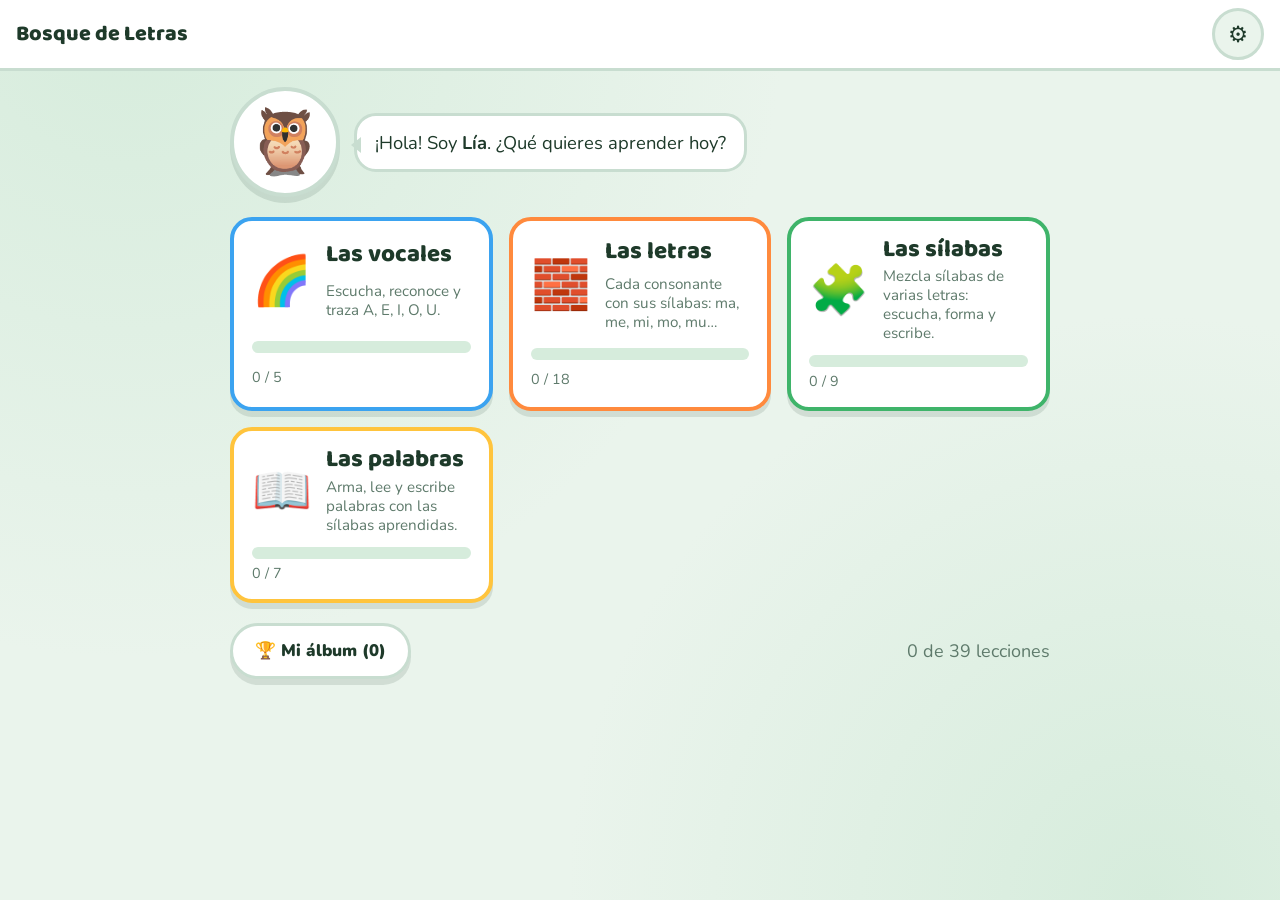
==== index.html @ 1db41de5 "Bosque de Letras: juego web para aprender a leer y escribir Web-app sin dependencias para una niña d" ====
<!DOCTYPE html>
<html lang="es">
<head>
<meta charset="utf-8">
<meta name="viewport" content="width=device-width, initial-scale=1, viewport-fit=cover, maximum-scale=1, user-scalable=no">
<title>Bosque de Letras</title>
<meta name="description" content="Juego para aprender a leer y escribir en español: vocales, consonantes, sílabas y palabras, con voz y trazado con el dedo.">
<meta name="theme-color" content="#3BA3F0">
<meta name="apple-mobile-web-app-capable" content="yes">
<meta name="apple-mobile-web-app-status-bar-style" content="default">
<meta name="apple-mobile-web-app-title" content="Bosque de Letras">
<link rel="manifest" href="manifest.webmanifest">
<link rel="icon" href="data:image/svg+xml,%3Csvg xmlns='http://www.w3.org/2000/svg' viewBox='0 0 64 64'%3E%3Crect width='64' height='64' rx='14' fill='%233BA3F0'/%3E%3Ctext x='32' y='46' font-size='40' text-anchor='middle' font-family='Arial' font-weight='bold' fill='white'%3EA%3C/text%3E%3C/svg%3E">
<link rel="apple-touch-icon" href="icon.svg">
<link rel="preconnect" href="https://fonts.googleapis.com">
<link rel="preconnect" href="https://fonts.gstatic.com" crossorigin>
<link rel="stylesheet" href="https://fonts.googleapis.com/css2?family=Baloo+2:wght@600;800&family=Nunito:wght@500;700;900&family=Andika:wght@400;700&display=swap">
<!-- build:css -->
<link rel="stylesheet" href="css/style.css">
<!-- endbuild -->
</head>
<body>
<div id="app">
  <header class="topbar">
    <button id="btn-back" class="icon-btn" aria-label="Volver" hidden>←</button>
    <div id="top-title" class="top-title">Bosque de Letras</div>
    <div id="dots" class="dots" aria-hidden="true"></div>
    <button id="btn-settings" class="icon-btn" aria-label="Ajustes para madres y padres">⚙️</button>
  </header>
  <main id="screen" class="screen"></main>
</div>
<canvas id="confetti" aria-hidden="true"></canvas>
<div id="modal" class="modal" hidden></div>
<!-- build:js -->
<script src="js/data.js"></script>
<script src="js/store.js"></script>
<script src="js/audio.js"></script>
<script src="js/tracing.js"></script>
<script src="js/confetti.js"></script>
<script src="js/activities.js"></script>
<script src="js/app.js"></script>
<!-- endbuild -->
</body>
</html>
---- css/style.css ----
/* Bosque de Letras — hoja de estilo.
   Disposición: app de una sola pantalla (barra superior + escenario); todo se maneja tocando,
   con objetivos de al menos 64px para manos de cinco años. */
:root {
  --bg: #EAF4EC; --bg2: #D6ECDC; --surface: #FFFFFF; --fg: #1E3A2A; --muted: #5E7A6B;
  --accent: #FF8A3D; --accent-fg: #FFFFFF; --sky: #3BA3F0; --good: #3FB46A; --bad: #E65A5F; --star: #FFC43D;
  --guide: #CFE1D5; --ink: #2E7BD6; --line: #BFD6C7; --border: #C8DDD0;
  --shadow: 0 6px 0 rgba(30, 58, 42, 0.12);
  --radius: 22px;
  --font-ui: 'Nunito', system-ui, -apple-system, 'Segoe UI', sans-serif;
  --font-display: 'Baloo 2', 'Nunito', system-ui, sans-serif;
  --font-letters: 'Andika', 'Nunito', Arial, sans-serif;
}
@media (prefers-color-scheme: dark) {
  :root:not([data-theme="light"]) {
    --bg: #0F2219; --bg2: #16302A; --surface: #1C3A2C; --fg: #EEF7F0; --muted: #A5C2B1;
    --accent: #FFA157; --accent-fg: #1A1208; --sky: #5CB6F5; --good: #55C77D; --bad: #F2727A; --star: #FFD05A;
    --guide: #3C5F4C; --ink: #8CC8FF; --line: #2F5341; --border: #2F5341;
    --shadow: 0 6px 0 rgba(0, 0, 0, 0.35);
    color-scheme: dark;
  }
}
:root[data-theme="dark"] {
  --bg: #0F2219; --bg2: #16302A; --surface: #1C3A2C; --fg: #EEF7F0; --muted: #A5C2B1;
  --accent: #FFA157; --accent-fg: #1A1208; --sky: #5CB6F5; --good: #55C77D; --bad: #F2727A; --star: #FFD05A;
  --guide: #3C5F4C; --ink: #8CC8FF; --line: #2F5341; --border: #2F5341;
  --shadow: 0 6px 0 rgba(0, 0, 0, 0.35);
  color-scheme: dark;
}

* { box-sizing: border-box; }
[hidden] { display: none !important; }
html, body { height: 100%; }
body {
  margin: 0; background: var(--bg); color: var(--fg); font-family: var(--font-ui); font-size: 18px;
  -webkit-text-size-adjust: 100%; touch-action: manipulation; overscroll-behavior: none;
  background-image: radial-gradient(circle at 10% 0%, var(--bg2) 0, transparent 45%), radial-gradient(circle at 90% 100%, var(--bg2) 0, transparent 40%);
}
button { font: inherit; color: inherit; cursor: pointer; -webkit-tap-highlight-color: transparent; user-select: none; -webkit-user-select: none; }
button:focus-visible, select:focus-visible, input:focus-visible { outline: 4px solid var(--sky); outline-offset: 2px; }
.font-letters { font-family: var(--font-letters); font-weight: 700; }
.muted { color: var(--muted); }
.emoji { font-family: 'Apple Color Emoji', 'Segoe UI Emoji', 'Noto Color Emoji', sans-serif; }

#app { height: 100%; display: flex; flex-direction: column; }
.topbar {
  display: flex; align-items: center; gap: 10px; padding: 8px 16px; min-height: 64px;
  background: var(--surface); border-bottom: 3px solid var(--border);
}
.top-title { font-family: var(--font-display); font-weight: 800; font-size: 1.35rem; flex: 1; min-width: 0; white-space: nowrap; overflow: hidden; text-overflow: ellipsis; }
.icon-btn { width: 52px; height: 52px; border-radius: 50%; border: 3px solid var(--border); background: var(--bg); font-size: 1.4rem; display: grid; place-items: center; }
.icon-btn:active { transform: translateY(2px); }
.dots { display: flex; gap: 6px; }
.dot { width: 12px; height: 12px; border-radius: 50%; background: var(--border); display: inline-block; }
.dot.done { background: var(--good); }
.dot.now { background: var(--accent); transform: scale(1.3); }

.screen { flex: 1; min-height: 0; overflow: auto; padding: 16px; padding-bottom: calc(16px + env(safe-area-inset-bottom, 0px)); }
.banner { background: var(--star); color: #3A2A00; padding: 8px 16px; text-align: center; font-weight: 700; }

/* ---- Botones ---- */
.btn {
  min-height: 56px; padding: 10px 22px; border-radius: 999px; border: 3px solid var(--border); background: var(--surface);
  font-weight: 900; font-size: 1.05rem; box-shadow: var(--shadow); transition: transform .08s;
}
.btn:active { transform: translateY(3px); box-shadow: none; }
.btn.primary { background: var(--accent); border-color: var(--accent); color: var(--accent-fg); }
.btn.big { font-size: 1.3rem; min-height: 68px; padding-inline: 32px; }
.btn.ghost { background: var(--surface); }
.btn.link { background: none; border: none; box-shadow: none; color: var(--muted); text-decoration: underline; }
.btn.danger { background: var(--bad); border-color: var(--bad); color: #fff; }
.btn:disabled { opacity: .45; cursor: default; transform: none; }
.actions { display: flex; flex-wrap: wrap; gap: 12px; justify-content: center; align-items: center; margin-top: 16px; }
.actions.column { flex-direction: column; }

/* ---- Inicio ---- */
.home { max-width: 820px; margin: 0 auto; display: flex; flex-direction: column; gap: 20px; }
.hero { display: flex; align-items: center; gap: 14px; }
.mascot { font-size: 4rem; background: var(--surface); border: 4px solid var(--border); border-radius: 50%; width: 110px; height: 110px; display: grid; place-items: center; box-shadow: var(--shadow); flex: none; animation: bob 3s ease-in-out infinite; }
@keyframes bob { 0%, 100% { transform: translateY(0); } 50% { transform: translateY(-6px); } }
.bubble { background: var(--surface); border: 3px solid var(--border); border-radius: var(--radius); padding: 14px 18px; font-size: 1.15rem; position: relative; min-width: 0; }
.bubble::before { content: ''; position: absolute; left: -14px; top: 40%; border: 8px solid transparent; border-right-color: var(--border); border-right-width: 10px; }
.worlds { display: grid; grid-template-columns: repeat(auto-fit, minmax(230px, 1fr)); gap: 16px; }
.world {
  display: grid; grid-template-columns: auto 1fr; grid-template-areas: "e t" "e h" "p p" "c c"; gap: 4px 14px; align-items: center; text-align: left;
  padding: 16px 18px; border-radius: var(--radius); border: 4px solid var(--border); background: var(--surface); box-shadow: var(--shadow); min-height: 120px;
}
.world:active { transform: translateY(3px); box-shadow: none; }
.world-emoji { grid-area: e; font-size: 3rem; }
.world-title { grid-area: t; font-family: var(--font-display); font-weight: 800; font-size: 1.5rem; line-height: 1.1; }
.world-hint { grid-area: h; color: var(--muted); font-size: .95rem; line-height: 1.25; }
.world-progress { grid-area: p; height: 12px; border-radius: 6px; background: var(--bg2); overflow: hidden; margin-top: 8px; }
.world-progress i { display: block; height: 100%; background: var(--good); border-radius: 6px; }
.world-count { grid-area: c; font-size: .9rem; color: var(--muted); font-variant-numeric: tabular-nums; }
.world-sky { border-color: var(--sky); }
.world-accent { border-color: var(--accent); }
.world-good { border-color: var(--good); }
.world-star { border-color: var(--star); }
.home-foot { display: flex; justify-content: space-between; align-items: center; flex-wrap: wrap; gap: 10px; }

/* ---- Lecciones ---- */
.lessons { display: grid; grid-template-columns: repeat(auto-fill, minmax(140px, 1fr)); gap: 14px; max-width: 900px; margin: 0 auto; }
.lesson { display: flex; flex-direction: column; align-items: center; gap: 6px; padding: 14px 8px; border-radius: var(--radius); border: 4px solid var(--border); background: var(--surface); box-shadow: var(--shadow); min-height: 140px; }
.lesson.done { border-color: var(--good); }
.lesson.locked { opacity: .55; }
.lesson-emoji { font-size: 2.6rem; }
.lesson-title { font-size: 1.6rem; }
.stars { color: var(--star); font-size: 1.25rem; letter-spacing: 2px; }
.stars .dim { color: var(--border); }

/* ---- Escenario de actividades ---- */
.stage { max-width: 900px; margin: 0 auto; display: flex; flex-direction: column; gap: 14px; min-height: 100%; }
.prompt { display: flex; align-items: center; gap: 12px; background: var(--surface); border: 3px solid var(--border); border-radius: var(--radius); padding: 10px 14px; }
.prompt-text { margin: 0; font-size: 1.2rem; font-weight: 700; min-width: 0; }
.speak-btn { flex: none; width: 64px; height: 64px; border-radius: 50%; border: 3px solid var(--sky); background: var(--surface); font-size: 1.8rem; box-shadow: var(--shadow); }
.speak-btn:active { transform: translateY(3px); box-shadow: none; }
.round-count { text-align: center; color: var(--muted); font-weight: 700; font-variant-numeric: tabular-nums; }

.intro { display: flex; flex-direction: column; align-items: center; gap: 16px; }
.bigletter { font-size: clamp(6rem, 24vmin, 11rem); line-height: 1; background: var(--surface); border: 4px solid var(--sky); border-radius: var(--radius); padding: 10px 36px; box-shadow: var(--shadow); color: var(--ink); }
.bigletter .lower { margin-left: .25em; }
.example { display: flex; align-items: center; gap: 14px; background: var(--surface); border: 3px solid var(--border); border-radius: 999px; padding: 8px 24px 8px 12px; box-shadow: var(--shadow); }
.example .emoji { font-size: 3rem; }
.example .word { font-size: 2.2rem; }
.tiles { display: flex; flex-wrap: wrap; justify-content: center; gap: 10px; }
.tile { min-width: 72px; min-height: 72px; padding: 6px 16px; font-size: 2rem; border-radius: 18px; border: 3px solid var(--border); background: var(--surface); box-shadow: var(--shadow); }
.tile.cons { border-color: var(--accent); }
.tile.vow { border-color: var(--sky); }
.tile.used { opacity: .3; }
.tile:active { transform: translateY(3px); box-shadow: none; }

.cards { display: grid; grid-template-columns: repeat(3, 1fr); gap: 14px; }
.card { min-height: clamp(120px, 28vh, 220px); font-size: clamp(3rem, 12vw, 6rem); border-radius: var(--radius); border: 4px solid var(--border); background: var(--surface); box-shadow: var(--shadow); line-height: 1; padding: 8px; }
.card.emoji-card { font-size: clamp(3rem, 14vw, 6.5rem); }
.card:active { transform: translateY(3px); box-shadow: none; }
.correct { border-color: var(--good) !important; background: color-mix(in srgb, var(--good) 18%, var(--surface)) !important; animation: pop .45s; }
.wrong { border-color: var(--bad) !important; animation: shake .5s; }
.hint { border-color: var(--star) !important; animation: pulse 1s infinite; }
@keyframes pop { 0% { transform: scale(1); } 50% { transform: scale(1.12); } 100% { transform: scale(1); } }
@keyframes shake { 0%, 100% { transform: translateX(0); } 25% { transform: translateX(-8px); } 75% { transform: translateX(8px); } }
@keyframes pulse { 0%, 100% { transform: scale(1); } 50% { transform: scale(1.06); } }

.slots { display: flex; justify-content: center; gap: 12px; }
.slot { min-width: 84px; height: 84px; padding: 0 14px; display: grid; place-items: center; font-size: 2.6rem; border-bottom: 6px solid var(--muted); background: var(--surface); border-radius: 12px 12px 4px 4px; }
.slot.filled { border-bottom-color: var(--sky); }
.word-target { text-align: center; font-size: clamp(4rem, 18vmin, 7rem); line-height: 1; cursor: pointer; }
.read-word { text-align: center; font-size: clamp(3rem, 14vw, 6rem); background: var(--surface); border: 4px solid var(--sky); border-radius: var(--radius); padding: 8px 16px; box-shadow: var(--shadow); color: var(--ink); overflow-wrap: anywhere; }

.trace-wrap { position: relative; width: 100%; max-width: 820px; margin: 0 auto; aspect-ratio: 16 / 9; max-height: 56vh; min-height: 220px; background: var(--surface); border: 4px solid var(--border); border-radius: var(--radius); overflow: hidden; box-shadow: var(--shadow); }
.trace-wrap canvas { position: absolute; inset: 0; width: 100%; height: 100%; touch-action: none; display: block; }
.trace-actions { margin-top: 4px; }

/* ---- Resumen ---- */
.summary { text-align: center; max-width: 560px; margin: 0 auto; display: flex; flex-direction: column; gap: 10px; }
.summary h2 { font-family: var(--font-display); font-size: 2rem; margin: 0; text-wrap: balance; }
.summary-stars { font-size: 5rem; line-height: 1; }
.big-star { color: var(--border); display: inline-block; }
.big-star.on { color: var(--star); animation: star-in .5s both; }
@keyframes star-in { from { transform: scale(0) rotate(-30deg); } 70% { transform: scale(1.3); } to { transform: scale(1); } }
.sticker-earned { font-size: 1.2rem; }
.sticker-earned .emoji { font-size: 2.4rem; vertical-align: middle; }

/* ---- Álbum ---- */
.album { max-width: 820px; margin: 0 auto; text-align: center; }
.stickers { display: grid; grid-template-columns: repeat(auto-fill, minmax(84px, 1fr)); gap: 12px; }
.sticker { aspect-ratio: 1; display: grid; place-items: center; font-size: 2.6rem; border-radius: 18px; background: var(--surface); border: 3px dashed var(--border); color: var(--border); }
.sticker.on { border-style: solid; border-color: var(--star); color: inherit; }

/* ---- Modal ---- */
.modal { position: fixed; inset: 0; background: rgba(0, 0, 0, .45); display: grid; place-items: center; padding: 16px; z-index: 20; }
.modal-card { background: var(--surface); color: var(--fg); border-radius: var(--radius); padding: 20px; width: min(520px, 100%); max-height: 90vh; overflow: auto; display: flex; flex-direction: column; gap: 14px; }
.modal-card h2 { margin: 0; font-family: var(--font-display); }
.field { display: flex; flex-direction: column; gap: 6px; }
.field.row { flex-direction: row; justify-content: space-between; align-items: center; gap: 12px; }
.field label { font-weight: 700; }
.field small { color: var(--muted); }
.field select, .field input[type=range] { width: 100%; min-height: 44px; font: inherit; border-radius: 12px; border: 2px solid var(--border); background: var(--bg); color: var(--fg); padding: 6px 10px; }
.field input[type=checkbox] { width: 28px; height: 28px; accent-color: var(--accent); flex: none; }
.gate { display: flex; gap: 10px; flex-wrap: wrap; }
.gate .btn { flex: 1; }
details.danger summary { cursor: pointer; color: var(--muted); font-weight: 700; }
details.danger p { color: var(--muted); }

#confetti { position: fixed; inset: 0; pointer-events: none; z-index: 30; }

@media (max-width: 520px) {
  body { font-size: 16px; }
  .top-title { font-size: 1.1rem; }
  .cards { gap: 10px; }
  .card { min-height: 110px; }
  .bigletter { padding: 8px 22px; }
  .dots { display: none; }
}
@media (prefers-reduced-motion: reduce) {
  *, *::before, *::after { animation: none !important; transition: none !important; }
}
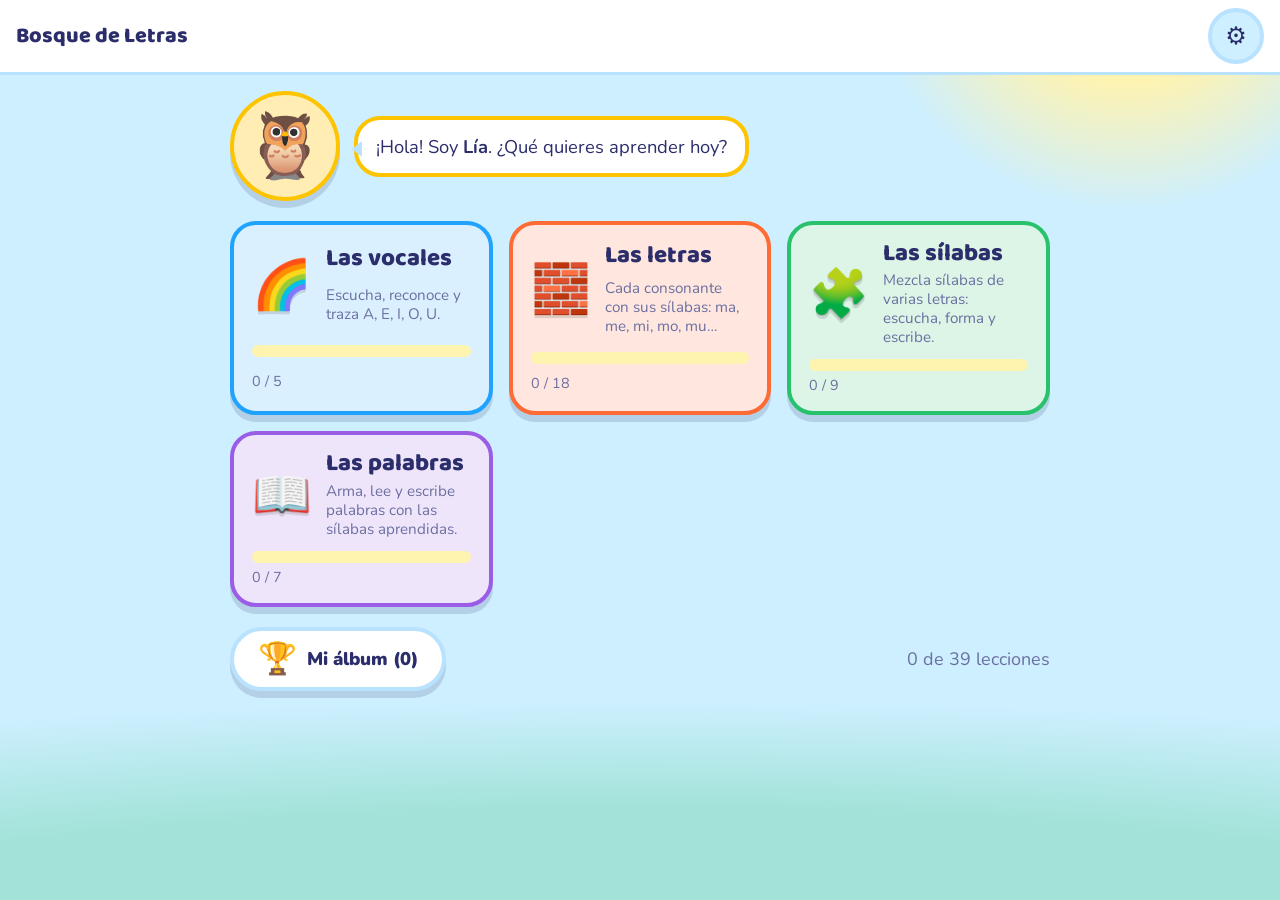
==== commit 93b9f05d: "Paleta viva, botones con icono y doble toque con voz Los botones de acción y navegación dicen qué ha" ====
--- a/index.html
+++ b/index.html
@@ -22,10 +22,10 @@
 <body>
 <div id="app">
   <header class="topbar">
-    <button id="btn-back" class="icon-btn" aria-label="Volver" hidden>←</button>
+    <button id="btn-back" class="icon-btn" aria-label="Volver" data-say="Volver atrás" hidden>⬅️</button>
     <div id="top-title" class="top-title">Bosque de Letras</div>
     <div id="dots" class="dots" aria-hidden="true"></div>
-    <button id="btn-settings" class="icon-btn" aria-label="Ajustes para madres y padres">⚙️</button>
+    <button id="btn-settings" class="icon-btn" aria-label="Ajustes para madres y padres" data-say="Ajustes para mayores">⚙️</button>
   </header>
   <main id="screen" class="screen"></main>
 </div>
@@ -37,6 +37,7 @@
 <script src="js/audio.js"></script>
 <script src="js/tracing.js"></script>
 <script src="js/confetti.js"></script>
+<script src="js/twotap.js"></script>
 <script src="js/activities.js"></script>
 <script src="js/app.js"></script>
 <!-- endbuild -->
--- a/css/style.css
+++ b/css/style.css
@@ -1,30 +1,35 @@
 /* Bosque de Letras — hoja de estilo.
    Disposición: app de una sola pantalla (barra superior + escenario); todo se maneja tocando,
    con objetivos de al menos 64px para manos de cinco años. */
+/* Paleta "cielo y caramelos": fondo azul cielo, tarjetas blancas con bordes de colores vivos,
+   naranja para avanzar, verde para "listo", amarillo para la estrella y el botón armado. */
 :root {
-  --bg: #EAF4EC; --bg2: #D6ECDC; --surface: #FFFFFF; --fg: #1E3A2A; --muted: #5E7A6B;
-  --accent: #FF8A3D; --accent-fg: #FFFFFF; --sky: #3BA3F0; --good: #3FB46A; --bad: #E65A5F; --star: #FFC43D;
-  --guide: #CFE1D5; --ink: #2E7BD6; --line: #BFD6C7; --border: #C8DDD0;
-  --shadow: 0 6px 0 rgba(30, 58, 42, 0.12);
-  --radius: 22px;
+  --bg: #CDEFFF; --bg2: #FFF3B0; --surface: #FFFFFF; --fg: #2B2E6B; --muted: #6B6FA0;
+  --accent: #FF6B35; --accent-fg: #FFFFFF; --sky: #1FA3FF; --good: #27C26B; --bad: #FF4D6D; --star: #FFC400;
+  --purple: #9B5DE5; --pink: #FF6FB5; --teal: #12C2B8;
+  --guide: #DCEBFF; --ink: #3D5AFE; --line: #A7D9F8; --border: #B9E2FF;
+  --shadow: 0 7px 0 rgba(43, 46, 107, 0.16);
+  --radius: 26px;
   --font-ui: 'Nunito', system-ui, -apple-system, 'Segoe UI', sans-serif;
   --font-display: 'Baloo 2', 'Nunito', system-ui, sans-serif;
   --font-letters: 'Andika', 'Nunito', Arial, sans-serif;
 }
 @media (prefers-color-scheme: dark) {
   :root:not([data-theme="light"]) {
-    --bg: #0F2219; --bg2: #16302A; --surface: #1C3A2C; --fg: #EEF7F0; --muted: #A5C2B1;
-    --accent: #FFA157; --accent-fg: #1A1208; --sky: #5CB6F5; --good: #55C77D; --bad: #F2727A; --star: #FFD05A;
-    --guide: #3C5F4C; --ink: #8CC8FF; --line: #2F5341; --border: #2F5341;
-    --shadow: 0 6px 0 rgba(0, 0, 0, 0.35);
+    --bg: #1B1F4B; --bg2: #2A2F6B; --surface: #2D3270; --fg: #F4F6FF; --muted: #B9BEE8;
+    --accent: #FF7E4D; --accent-fg: #2A1206; --sky: #4FB8FF; --good: #3BD97F; --bad: #FF6B85; --star: #FFD23F;
+    --purple: #B88BFF; --pink: #FF8FC9; --teal: #3FD9D0;
+    --guide: #4A5290; --ink: #9FD0FF; --line: #4A5290; --border: #4A5290;
+    --shadow: 0 7px 0 rgba(0, 0, 0, 0.4);
     color-scheme: dark;
   }
 }
 :root[data-theme="dark"] {
-  --bg: #0F2219; --bg2: #16302A; --surface: #1C3A2C; --fg: #EEF7F0; --muted: #A5C2B1;
-  --accent: #FFA157; --accent-fg: #1A1208; --sky: #5CB6F5; --good: #55C77D; --bad: #F2727A; --star: #FFD05A;
-  --guide: #3C5F4C; --ink: #8CC8FF; --line: #2F5341; --border: #2F5341;
-  --shadow: 0 6px 0 rgba(0, 0, 0, 0.35);
+  --bg: #1B1F4B; --bg2: #2A2F6B; --surface: #2D3270; --fg: #F4F6FF; --muted: #B9BEE8;
+  --accent: #FF7E4D; --accent-fg: #2A1206; --sky: #4FB8FF; --good: #3BD97F; --bad: #FF6B85; --star: #FFD23F;
+  --purple: #B88BFF; --pink: #FF8FC9; --teal: #3FD9D0;
+  --guide: #4A5290; --ink: #9FD0FF; --line: #4A5290; --border: #4A5290;
+  --shadow: 0 7px 0 rgba(0, 0, 0, 0.4);
   color-scheme: dark;
 }
 
@@ -34,7 +39,7 @@
 body {
   margin: 0; background: var(--bg); color: var(--fg); font-family: var(--font-ui); font-size: 18px;
   -webkit-text-size-adjust: 100%; touch-action: manipulation; overscroll-behavior: none;
-  background-image: radial-gradient(circle at 10% 0%, var(--bg2) 0, transparent 45%), radial-gradient(circle at 90% 100%, var(--bg2) 0, transparent 40%);
+  background-image: radial-gradient(circle at 88% -6%, var(--bg2) 0, var(--bg2) 9%, transparent 18%), radial-gradient(ellipse 130% 26% at 50% 104%, color-mix(in srgb, var(--good) 26%, var(--bg)) 0, color-mix(in srgb, var(--good) 26%, var(--bg)) 55%, transparent 100%);
 }
 button { font: inherit; color: inherit; cursor: pointer; -webkit-tap-highlight-color: transparent; user-select: none; -webkit-user-select: none; }
 button:focus-visible, select:focus-visible, input:focus-visible { outline: 4px solid var(--sky); outline-offset: 2px; }
@@ -48,7 +53,7 @@
   background: var(--surface); border-bottom: 3px solid var(--border);
 }
 .top-title { font-family: var(--font-display); font-weight: 800; font-size: 1.35rem; flex: 1; min-width: 0; white-space: nowrap; overflow: hidden; text-overflow: ellipsis; }
-.icon-btn { width: 52px; height: 52px; border-radius: 50%; border: 3px solid var(--border); background: var(--bg); font-size: 1.4rem; display: grid; place-items: center; }
+.icon-btn { width: 56px; height: 56px; border-radius: 50%; border: 4px solid var(--border); background: var(--bg); font-size: 1.5rem; display: grid; place-items: center; }
 .icon-btn:active { transform: translateY(2px); }
 .dots { display: flex; gap: 6px; }
 .dot { width: 12px; height: 12px; border-radius: 50%; background: var(--border); display: inline-block; }
@@ -60,12 +65,15 @@
 
 /* ---- Botones ---- */
 .btn {
-  min-height: 56px; padding: 10px 22px; border-radius: 999px; border: 3px solid var(--border); background: var(--surface);
-  font-weight: 900; font-size: 1.05rem; box-shadow: var(--shadow); transition: transform .08s;
-}
+  min-height: 64px; padding: 10px 24px; border-radius: 999px; border: 4px solid var(--border); background: var(--surface);
+  font-weight: 900; font-size: 1.15rem; box-shadow: var(--shadow); transition: transform .08s;
+  display: inline-flex; align-items: center; justify-content: center; gap: 10px;
+}
+.btn .ico { font-size: 1.7em; line-height: 1; }
 .btn:active { transform: translateY(3px); box-shadow: none; }
 .btn.primary { background: var(--accent); border-color: var(--accent); color: var(--accent-fg); }
-.btn.big { font-size: 1.3rem; min-height: 68px; padding-inline: 32px; }
+.btn.big { font-size: 1.35rem; min-height: 76px; padding-inline: 32px; }
+.btn.good { background: var(--good); border-color: var(--good); color: #fff; }
 .btn.ghost { background: var(--surface); }
 .btn.link { background: none; border: none; box-shadow: none; color: var(--muted); text-decoration: underline; }
 .btn.danger { background: var(--bad); border-color: var(--bad); color: #fff; }
@@ -76,9 +84,9 @@
 /* ---- Inicio ---- */
 .home { max-width: 820px; margin: 0 auto; display: flex; flex-direction: column; gap: 20px; }
 .hero { display: flex; align-items: center; gap: 14px; }
-.mascot { font-size: 4rem; background: var(--surface); border: 4px solid var(--border); border-radius: 50%; width: 110px; height: 110px; display: grid; place-items: center; box-shadow: var(--shadow); flex: none; animation: bob 3s ease-in-out infinite; }
+.mascot { font-size: 4rem; background: color-mix(in srgb, var(--star) 30%, var(--surface)); border: 4px solid var(--star); border-radius: 50%; width: 110px; height: 110px; display: grid; place-items: center; box-shadow: var(--shadow); flex: none; animation: bob 3s ease-in-out infinite; }
 @keyframes bob { 0%, 100% { transform: translateY(0); } 50% { transform: translateY(-6px); } }
-.bubble { background: var(--surface); border: 3px solid var(--border); border-radius: var(--radius); padding: 14px 18px; font-size: 1.15rem; position: relative; min-width: 0; }
+.bubble { background: var(--surface); border: 4px solid var(--star); border-radius: var(--radius); padding: 14px 18px; font-size: 1.15rem; position: relative; min-width: 0; }
 .bubble::before { content: ''; position: absolute; left: -14px; top: 40%; border: 8px solid transparent; border-right-color: var(--border); border-right-width: 10px; }
 .worlds { display: grid; grid-template-columns: repeat(auto-fit, minmax(230px, 1fr)); gap: 16px; }
 .world {
@@ -92,16 +100,23 @@
 .world-progress { grid-area: p; height: 12px; border-radius: 6px; background: var(--bg2); overflow: hidden; margin-top: 8px; }
 .world-progress i { display: block; height: 100%; background: var(--good); border-radius: 6px; }
 .world-count { grid-area: c; font-size: .9rem; color: var(--muted); font-variant-numeric: tabular-nums; }
-.world-sky { border-color: var(--sky); }
-.world-accent { border-color: var(--accent); }
-.world-good { border-color: var(--good); }
-.world-star { border-color: var(--star); }
+.world-sky { border-color: var(--sky); background: color-mix(in srgb, var(--sky) 16%, var(--surface)); }
+.world-accent { border-color: var(--accent); background: color-mix(in srgb, var(--accent) 16%, var(--surface)); }
+.world-good { border-color: var(--good); background: color-mix(in srgb, var(--good) 16%, var(--surface)); }
+.world-star { border-color: var(--purple); background: color-mix(in srgb, var(--purple) 16%, var(--surface)); }
+.world-emoji { filter: drop-shadow(0 3px 0 rgba(0, 0, 0, .12)); }
 .home-foot { display: flex; justify-content: space-between; align-items: center; flex-wrap: wrap; gap: 10px; }
 
 /* ---- Lecciones ---- */
 .lessons { display: grid; grid-template-columns: repeat(auto-fill, minmax(140px, 1fr)); gap: 14px; max-width: 900px; margin: 0 auto; }
 .lesson { display: flex; flex-direction: column; align-items: center; gap: 6px; padding: 14px 8px; border-radius: var(--radius); border: 4px solid var(--border); background: var(--surface); box-shadow: var(--shadow); min-height: 140px; }
-.lesson.done { border-color: var(--good); }
+.lesson:nth-child(5n+1) { border-color: var(--sky); }
+.lesson:nth-child(5n+2) { border-color: var(--accent); }
+.lesson:nth-child(5n+3) { border-color: var(--good); }
+.lesson:nth-child(5n+4) { border-color: var(--purple); }
+.lesson:nth-child(5n+5) { border-color: var(--pink); }
+.lesson.done { background: color-mix(in srgb, var(--star) 22%, var(--surface)); }
+.lesson.done .lesson-emoji::after { content: '✅'; font-size: .5em; vertical-align: top; margin-left: -4px; }
 .lesson.locked { opacity: .55; }
 .lesson-emoji { font-size: 2.6rem; }
 .lesson-title { font-size: 1.6rem; }
@@ -110,9 +125,9 @@
 
 /* ---- Escenario de actividades ---- */
 .stage { max-width: 900px; margin: 0 auto; display: flex; flex-direction: column; gap: 14px; min-height: 100%; }
-.prompt { display: flex; align-items: center; gap: 12px; background: var(--surface); border: 3px solid var(--border); border-radius: var(--radius); padding: 10px 14px; }
+.prompt { display: flex; align-items: center; gap: 12px; background: var(--surface); border: 4px solid var(--border); border-radius: var(--radius); padding: 10px 14px; box-shadow: var(--shadow); }
 .prompt-text { margin: 0; font-size: 1.2rem; font-weight: 700; min-width: 0; }
-.speak-btn { flex: none; width: 64px; height: 64px; border-radius: 50%; border: 3px solid var(--sky); background: var(--surface); font-size: 1.8rem; box-shadow: var(--shadow); }
+.speak-btn { flex: none; width: 68px; height: 68px; border-radius: 50%; border: 4px solid var(--sky); background: color-mix(in srgb, var(--sky) 18%, var(--surface)); font-size: 1.9rem; box-shadow: var(--shadow); }
 .speak-btn:active { transform: translateY(3px); box-shadow: none; }
 .round-count { text-align: center; color: var(--muted); font-weight: 700; font-variant-numeric: tabular-nums; }
 
@@ -123,7 +138,7 @@
 .example .emoji { font-size: 3rem; }
 .example .word { font-size: 2.2rem; }
 .tiles { display: flex; flex-wrap: wrap; justify-content: center; gap: 10px; }
-.tile { min-width: 72px; min-height: 72px; padding: 6px 16px; font-size: 2rem; border-radius: 18px; border: 3px solid var(--border); background: var(--surface); box-shadow: var(--shadow); }
+.tile { min-width: 76px; min-height: 76px; padding: 6px 16px; font-size: 2.1rem; border-radius: 20px; border: 4px solid var(--purple); background: var(--surface); box-shadow: var(--shadow); color: var(--ink); }
 .tile.cons { border-color: var(--accent); }
 .tile.vow { border-color: var(--sky); }
 .tile.used { opacity: .3; }
@@ -132,6 +147,10 @@
 .cards { display: grid; grid-template-columns: repeat(3, 1fr); gap: 14px; }
 .card { min-height: clamp(120px, 28vh, 220px); font-size: clamp(3rem, 12vw, 6rem); border-radius: var(--radius); border: 4px solid var(--border); background: var(--surface); box-shadow: var(--shadow); line-height: 1; padding: 8px; }
 .card.emoji-card { font-size: clamp(3rem, 14vw, 6.5rem); }
+.card:nth-child(1) { border-color: var(--sky); }
+.card:nth-child(2) { border-color: var(--purple); }
+.card:nth-child(3) { border-color: var(--pink); }
+.card.font-letters { color: var(--ink); }
 .card:active { transform: translateY(3px); box-shadow: none; }
 .correct { border-color: var(--good) !important; background: color-mix(in srgb, var(--good) 18%, var(--surface)) !important; animation: pop .45s; }
 .wrong { border-color: var(--bad) !important; animation: shake .5s; }
@@ -141,7 +160,7 @@
 @keyframes pulse { 0%, 100% { transform: scale(1); } 50% { transform: scale(1.06); } }
 
 .slots { display: flex; justify-content: center; gap: 12px; }
-.slot { min-width: 84px; height: 84px; padding: 0 14px; display: grid; place-items: center; font-size: 2.6rem; border-bottom: 6px solid var(--muted); background: var(--surface); border-radius: 12px 12px 4px 4px; }
+.slot { min-width: 84px; height: 84px; padding: 0 14px; display: grid; place-items: center; font-size: 2.6rem; border-bottom: 6px solid var(--pink); background: var(--surface); border-radius: 12px 12px 4px 4px; color: var(--ink); }
 .slot.filled { border-bottom-color: var(--sky); }
 .word-target { text-align: center; font-size: clamp(4rem, 18vmin, 7rem); line-height: 1; cursor: pointer; }
 .read-word { text-align: center; font-size: clamp(3rem, 14vw, 6rem); background: var(--surface); border: 4px solid var(--sky); border-radius: var(--radius); padding: 8px 16px; box-shadow: var(--shadow); color: var(--ink); overflow-wrap: anywhere; }
@@ -194,3 +213,31 @@
 @media (prefers-reduced-motion: reduce) {
   *, *::before, *::after { animation: none !important; transition: none !important; }
 }
+
+/* ---- Dilo tú (micrófono) ---- */
+.say { display: flex; flex-direction: column; align-items: center; gap: 18px; }
+.equation { display: flex; align-items: center; justify-content: center; gap: 10px; flex-wrap: wrap; }
+.eq-letter { min-width: 84px; height: 84px; padding: 0 16px; display: grid; place-items: center; font-size: 2.8rem; border-radius: 18px; background: var(--surface); border: 4px solid var(--border); box-shadow: var(--shadow); }
+.eq-letter.cons { border-color: var(--accent); }
+.eq-letter.vow { border-color: var(--sky); }
+.eq-op { font-size: 2.4rem; font-weight: 900; color: var(--muted); }
+.eq-result { min-width: 110px; height: 84px; padding: 0 16px; font-size: 2.8rem; border-radius: 18px; background: var(--surface); border: 4px dashed var(--muted); color: var(--muted); font-family: var(--font-letters); font-weight: 700; }
+.say-word { display: flex; flex-direction: column; align-items: center; gap: 10px; }
+.say-word .emoji { font-size: clamp(3rem, 14vmin, 5rem); line-height: 1; }
+.say-word .read-word { font-size: clamp(2.4rem, 10vw, 4.5rem); }
+.mic-btn { display: flex; flex-direction: column; align-items: center; justify-content: center; gap: 2px; width: 150px; height: 150px; border-radius: 50%; border: 5px solid var(--sky); background: var(--surface); box-shadow: var(--shadow); position: relative; }
+.mic-btn .mic-icon { font-size: 3.4rem; line-height: 1; }
+.mic-btn .mic-label { font-weight: 900; font-size: 1rem; }
+.mic-btn:active { transform: translateY(3px); box-shadow: none; }
+.mic-btn.listening { border-color: var(--bad); animation: listen 1.1s ease-in-out infinite; }
+.mic-btn.listening::after { content: ''; position: absolute; inset: -14px; border-radius: 50%; border: 4px solid var(--bad); opacity: .6; animation: ring 1.1s ease-out infinite; }
+@keyframes listen { 0%, 100% { transform: scale(1); } 50% { transform: scale(1.05); } }
+@keyframes ring { from { transform: scale(.9); opacity: .7; } to { transform: scale(1.25); opacity: 0; } }
+.heard { margin: 0; min-height: 1.5em; text-align: center; color: var(--muted); font-weight: 700; max-width: 36ch; text-wrap: balance; }
+
+/* ---- Botón armado (primer toque del doble toque) ---- */
+.armed { outline: none; transform: scale(1.05); box-shadow: 0 0 0 7px var(--star), var(--shadow) !important; animation: armed-ring .8s ease-in-out infinite; position: relative; z-index: 2; }
+@keyframes armed-ring { 0%, 100% { box-shadow: 0 0 0 7px var(--star), var(--shadow); } 50% { box-shadow: 0 0 0 12px color-mix(in srgb, var(--star) 55%, transparent), var(--shadow); } }
+.armed::before { content: '👆'; position: absolute; top: -26px; right: -10px; font-size: 1.6rem; animation: finger .7s ease-in-out infinite; pointer-events: none; }
+@keyframes finger { 0%, 100% { transform: translateY(0); } 50% { transform: translateY(-6px); } }
+.topbar .armed::before { top: auto; bottom: -24px; right: auto; left: 50%; margin-left: -12px; }
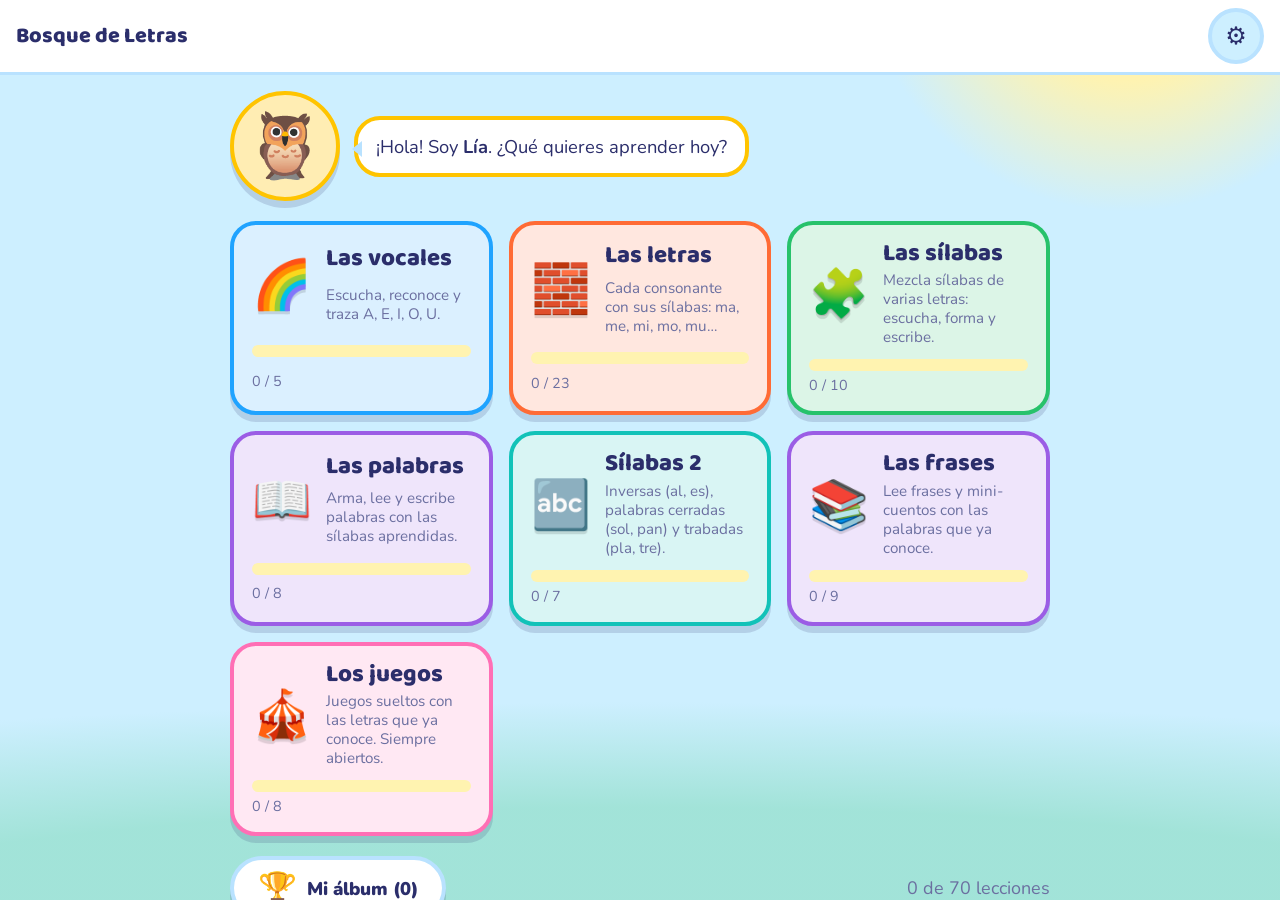
==== commit 25755d05: "Sílabas 2, frases y cuentos, animación del trazo y fichas imprimibles Mundo Sílabas 2 (inversas, cer" ====
--- a/index.html
+++ b/index.html
@@ -35,6 +35,7 @@
 <script src="js/data.js"></script>
 <script src="js/store.js"></script>
 <script src="js/audio.js"></script>
+<script src="js/strokes.js"></script>
 <script src="js/tracing.js"></script>
 <script src="js/confetti.js"></script>
 <script src="js/twotap.js"></script>
--- a/css/style.css
+++ b/css/style.css
@@ -104,6 +104,9 @@
 .world-accent { border-color: var(--accent); background: color-mix(in srgb, var(--accent) 16%, var(--surface)); }
 .world-good { border-color: var(--good); background: color-mix(in srgb, var(--good) 16%, var(--surface)); }
 .world-star { border-color: var(--purple); background: color-mix(in srgb, var(--purple) 16%, var(--surface)); }
+.world-pink { border-color: var(--pink); background: color-mix(in srgb, var(--pink) 16%, var(--surface)); }
+.world-teal { border-color: var(--teal); background: color-mix(in srgb, var(--teal) 16%, var(--surface)); }
+.world-purple { border-color: var(--purple); background: color-mix(in srgb, var(--purple) 16%, var(--surface)); }
 .world-emoji { filter: drop-shadow(0 3px 0 rgba(0, 0, 0, .12)); }
 .home-foot { display: flex; justify-content: space-between; align-items: center; flex-wrap: wrap; gap: 10px; }
 
@@ -241,3 +244,55 @@
 .armed::before { content: '👆'; position: absolute; top: -26px; right: -10px; font-size: 1.6rem; animation: finger .7s ease-in-out infinite; pointer-events: none; }
 @keyframes finger { 0%, 100% { transform: translateY(0); } 50% { transform: translateY(-6px); } }
 .topbar .armed::before { top: auto; bottom: -24px; right: auto; left: 50%; margin-left: -12px; }
+
+/* ---- Juegos ---- */
+button.word-target, .big-emoji { background: none; border: none; padding: 0; box-shadow: none; }
+.word-target .emoji { font-size: clamp(4rem, 18vmin, 7rem); line-height: 1; display: inline-block; }
+.cards.words .card { font-size: clamp(1.6rem, 6vw, 3rem); color: var(--ink); overflow-wrap: anywhere; }
+.claps { display: grid; grid-template-columns: repeat(4, 1fr); gap: 12px; }
+.clap { min-height: 110px; display: flex; flex-direction: column; align-items: center; justify-content: center; gap: 4px; font-size: 1.4rem; line-height: 1.1; border-radius: var(--radius); border: 4px solid var(--star); background: var(--surface); box-shadow: var(--shadow); padding: 6px; overflow-wrap: anywhere; }
+.clap b { font-size: 1.8rem; color: var(--ink); }
+.clap:active { transform: translateY(3px); box-shadow: none; }
+.syl-reveal { display: flex; justify-content: center; gap: 8px; min-height: 56px; }
+.syl-chip { padding: 4px 14px; border-radius: 14px; background: color-mix(in srgb, var(--good) 20%, var(--surface)); border: 3px solid var(--good); font-size: 1.8rem; color: var(--ink); animation: pop .4s; }
+.memory { display: grid; grid-template-columns: repeat(4, 1fr); gap: 12px; max-width: 560px; margin: 0 auto; width: 100%; }
+.mcard { position: relative; aspect-ratio: 3 / 4; border-radius: 18px; border: 4px solid var(--purple); background: color-mix(in srgb, var(--purple) 22%, var(--surface)); box-shadow: var(--shadow); font-size: clamp(2rem, 9vw, 3.4rem); display: grid; place-items: center; transition: transform .25s; }
+.mcard .mcard-face { display: none; color: var(--ink); }
+.mcard .mcard-back { color: var(--purple); font-weight: 900; }
+.mcard.open, .mcard.matched { background: var(--surface); transform: rotateY(0); }
+.mcard.open .mcard-face, .mcard.matched .mcard-face { display: block; }
+.mcard.open .mcard-back, .mcard.matched .mcard-back { display: none; }
+.mcard.matched { border-color: var(--good); background: color-mix(in srgb, var(--good) 18%, var(--surface)); animation: pop .45s; }
+.hunt { display: grid; grid-template-columns: repeat(4, 1fr); gap: 10px; max-width: 560px; margin: 0 auto; width: 100%; }
+.hcell { aspect-ratio: 1; border-radius: 18px; border: 4px solid var(--border); background: var(--surface); box-shadow: var(--shadow); font-size: clamp(1.8rem, 8vw, 3rem); color: var(--ink); display: grid; place-items: center; }
+.hcell.found { border-color: var(--good); background: color-mix(in srgb, var(--good) 22%, var(--surface)); animation: pop .4s; }
+.slot.gap { border-bottom-color: var(--accent); background: color-mix(in srgb, var(--accent) 14%, var(--surface)); min-width: 84px; }
+.slots.letters { flex-wrap: wrap; gap: 8px; }
+.slot.small { min-width: 56px; height: 68px; padding: 0 8px; font-size: 2.2rem; }
+.tile.small { min-width: 64px; min-height: 64px; font-size: 1.9rem; padding: 4px 10px; }
+@media (max-width: 520px) {
+  .claps { grid-template-columns: repeat(2, 1fr); }
+  .clap { min-height: 90px; }
+}
+
+/* ---- Feedback suave, informe y cierre de sesión ---- */
+.dim { opacity: .45; }
+.family-tip { display: flex; gap: 12px; align-items: flex-start; text-align: left; background: color-mix(in srgb, var(--star) 22%, var(--surface)); border: 3px solid var(--star); border-radius: var(--radius); padding: 12px 16px; font-size: 1rem; }
+.family-tip .emoji { font-size: 2rem; flex: none; }
+.report ul { margin: 0; padding-left: 20px; }
+.report li { margin: 4px 0; }
+.report p { margin: 8px 0 4px; }
+
+/* ---- Frases y cuentos ---- */
+.sentence { display: flex; flex-wrap: wrap; justify-content: center; align-items: baseline; gap: 6px 10px; font-size: clamp(1.7rem, 6vw, 3rem); color: var(--ink); background: var(--surface); border: 4px solid var(--purple); border-radius: var(--radius); padding: 12px 16px; box-shadow: var(--shadow); }
+.sword { background: none; border: none; padding: 2px 6px; border-radius: 10px; font: inherit; color: inherit; }
+.sword:active { background: color-mix(in srgb, var(--star) 40%, var(--surface)); }
+.sword.lit { background: color-mix(in srgb, var(--star) 55%, var(--surface)); }
+.sentence .dot { color: var(--muted); }
+.cards.scenes .card { font-size: clamp(2.2rem, 9vw, 4.2rem); letter-spacing: 6px; }
+.slots.words { flex-wrap: wrap; gap: 8px; }
+.slot.word { min-width: 90px; height: 64px; padding: 0 12px; font-size: 1.7rem; }
+.tile.word { font-size: 1.6rem; min-height: 64px; }
+.story { display: flex; flex-direction: column; align-items: center; gap: 16px; }
+.scene-big .emoji { font-size: clamp(4rem, 20vmin, 7.5rem); line-height: 1; letter-spacing: 10px; }
+.sentence-read { font-size: clamp(1.5rem, 5.5vw, 2.6rem); }
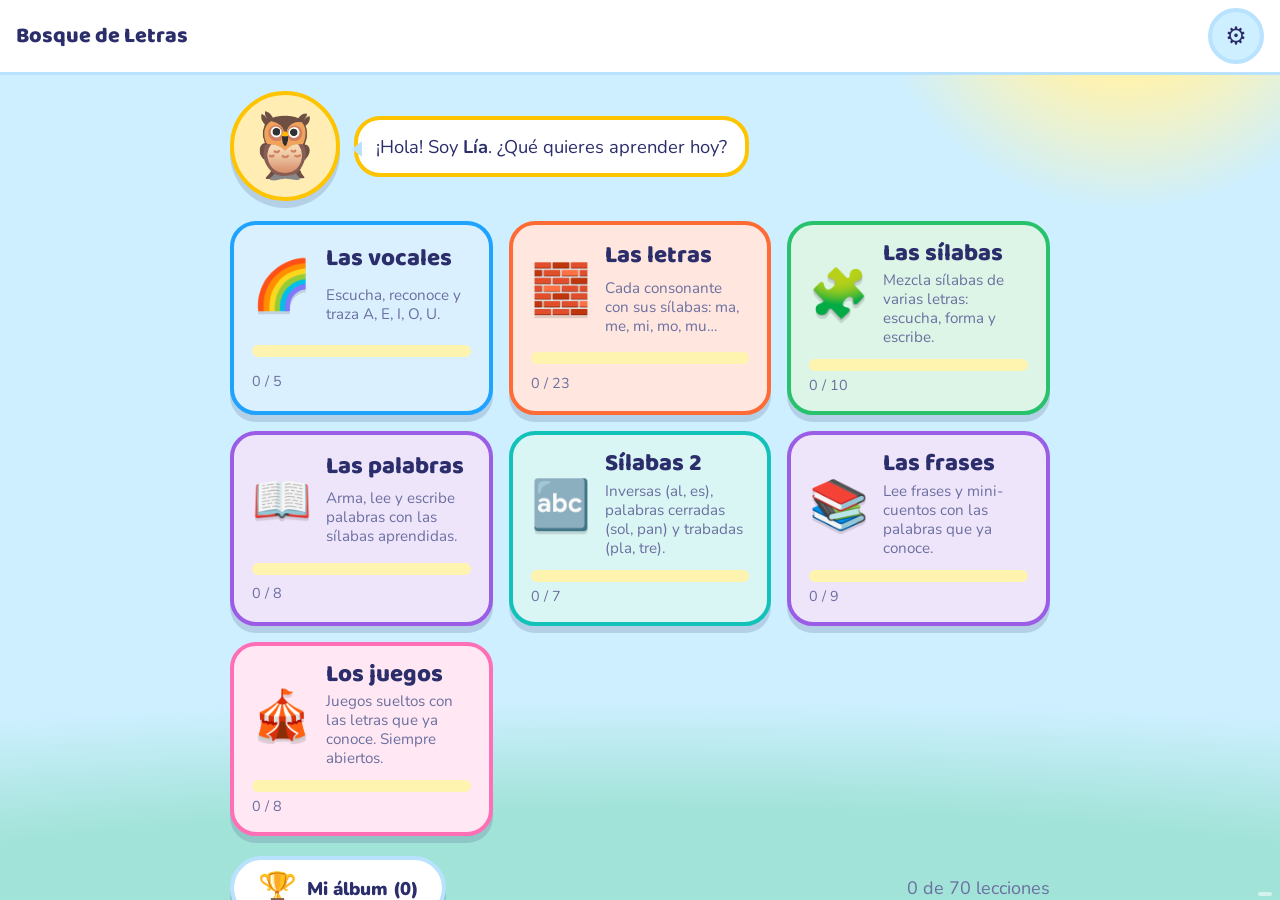
==== commit 3515d201: "Versión visible en todas las pantallas Co-Authored-By: Claude Fable 5.1 <noreply@anthropic.com> Clau" ====
--- a/index.html
+++ b/index.html
@@ -29,6 +29,7 @@
   </header>
   <main id="screen" class="screen"></main>
 </div>
+<div id="version" class="version" aria-label="Versión del juego"></div>
 <canvas id="confetti" aria-hidden="true"></canvas>
 <div id="modal" class="modal" hidden></div>
 <!-- build:js -->
--- a/css/style.css
+++ b/css/style.css
@@ -196,7 +196,7 @@
 .field.row { flex-direction: row; justify-content: space-between; align-items: center; gap: 12px; }
 .field label { font-weight: 700; }
 .field small { color: var(--muted); }
-.field select, .field input[type=range] { width: 100%; min-height: 44px; font: inherit; border-radius: 12px; border: 2px solid var(--border); background: var(--bg); color: var(--fg); padding: 6px 10px; }
+.field select, .field input[type=range], .field input[type=text] { width: 100%; min-height: 44px; font: inherit; border-radius: 12px; border: 2px solid var(--border); background: var(--bg); color: var(--fg); padding: 6px 10px; }
 .field input[type=checkbox] { width: 28px; height: 28px; accent-color: var(--accent); flex: none; }
 .gate { display: flex; gap: 10px; flex-wrap: wrap; }
 .gate .btn { flex: 1; }
@@ -296,3 +296,10 @@
 .story { display: flex; flex-direction: column; align-items: center; gap: 16px; }
 .scene-big .emoji { font-size: clamp(4rem, 20vmin, 7.5rem); line-height: 1; letter-spacing: 10px; }
 .sentence-read { font-size: clamp(1.5rem, 5.5vw, 2.6rem); }
+
+/* ---- Piloto ---- */
+.pilot-item { text-align: center; font-size: clamp(3.5rem, 16vw, 7rem); line-height: 1.1; color: var(--ink); background: var(--bg); border-radius: var(--radius); padding: 16px; }
+.report-box { width: 100%; min-height: 160px; font: 13px/1.4 monospace; border-radius: 12px; border: 2px solid var(--border); background: var(--bg); color: var(--fg); padding: 8px; }
+
+/* ---- Versión, siempre visible y discreta ---- */
+.version { position: fixed; right: 8px; bottom: calc(4px + env(safe-area-inset-bottom, 0px)); font-size: 11px; color: var(--muted); opacity: .75; background: color-mix(in srgb, var(--surface) 70%, transparent); padding: 2px 7px; border-radius: 8px; pointer-events: none; z-index: 15; font-variant-numeric: tabular-nums; }
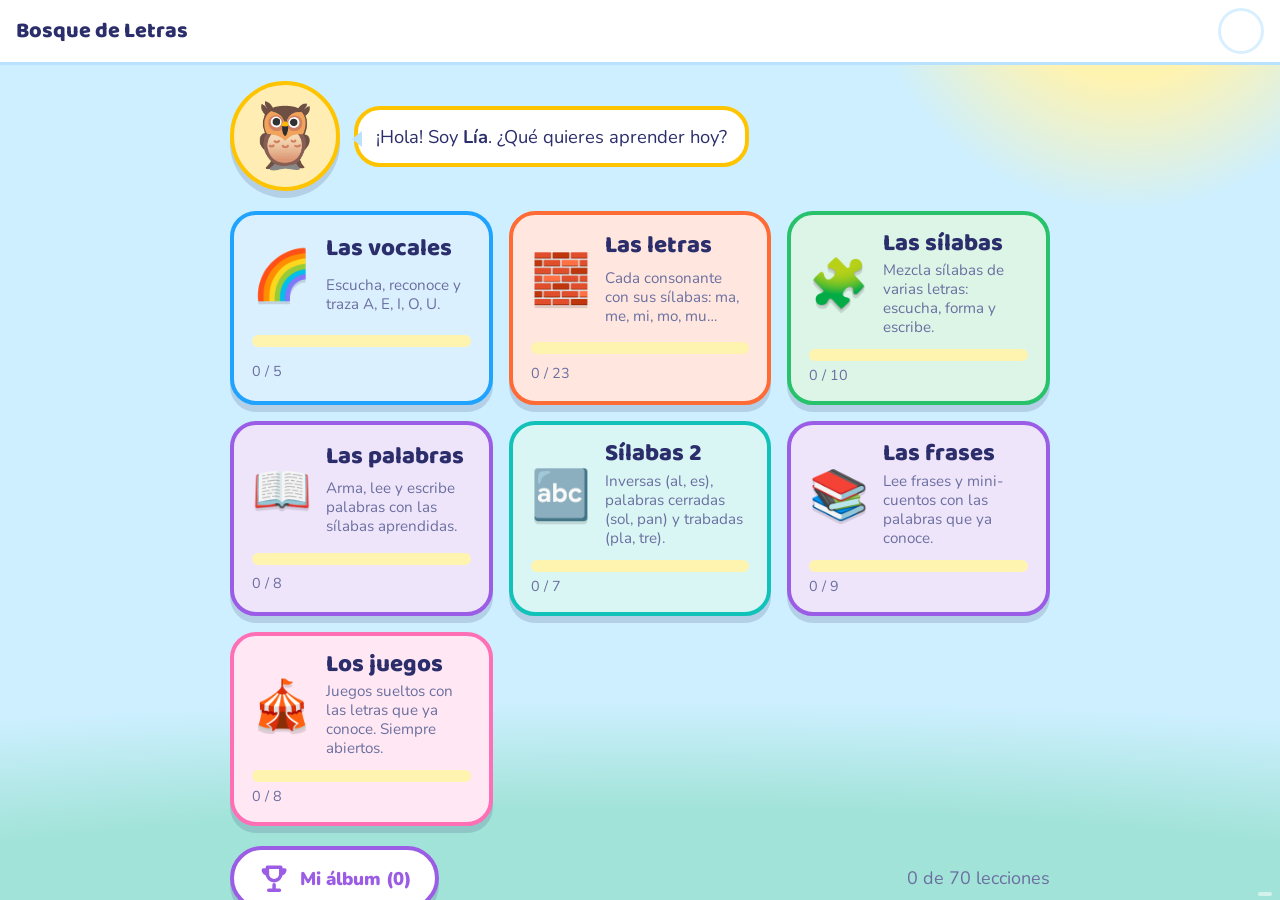
==== commit 3e087d9b: "Botones para niños: iconos propios, color por función y barra siempre abajo Verde con flecha = avanz" ====
--- a/index.html
+++ b/index.html
@@ -22,10 +22,10 @@
 <body>
 <div id="app">
   <header class="topbar">
-    <button id="btn-back" class="icon-btn" aria-label="Volver" data-say="Volver atrás" hidden>⬅️</button>
+    <button id="btn-back" class="icon-btn back" aria-label="Volver" data-say="Volver atrás" hidden></button>
     <div id="top-title" class="top-title">Bosque de Letras</div>
     <div id="dots" class="dots" aria-hidden="true"></div>
-    <button id="btn-settings" class="icon-btn" aria-label="Ajustes para madres y padres" data-say="Ajustes para mayores">⚙️</button>
+    <button id="btn-settings" class="icon-btn gear" aria-label="Ajustes para madres y padres" data-say="Ajustes para mayores"></button>
   </header>
   <main id="screen" class="screen"></main>
 </div>
@@ -38,6 +38,7 @@
 <script src="js/audio.js"></script>
 <script src="js/strokes.js"></script>
 <script src="js/tracing.js"></script>
+<script src="js/icons.js"></script>
 <script src="js/confetti.js"></script>
 <script src="js/twotap.js"></script>
 <script src="js/activities.js"></script>
--- a/css/style.css
+++ b/css/style.css
@@ -53,7 +53,11 @@
   background: var(--surface); border-bottom: 3px solid var(--border);
 }
 .top-title { font-family: var(--font-display); font-weight: 800; font-size: 1.35rem; flex: 1; min-width: 0; white-space: nowrap; overflow: hidden; text-overflow: ellipsis; }
-.icon-btn { width: 56px; height: 56px; border-radius: 50%; border: 4px solid var(--border); background: var(--bg); font-size: 1.5rem; display: grid; place-items: center; }
+.icon-btn { width: 60px; height: 60px; border-radius: 50%; border: 4px solid var(--border); background: var(--bg); display: grid; place-items: center; }
+.icon-btn svg { width: 32px; height: 32px; fill: none; stroke: currentColor; stroke-width: 2.6; stroke-linecap: round; stroke-linejoin: round; }
+.icon-btn.back { background: var(--sky); border-color: var(--sky); color: #fff; }
+.icon-btn.gear { width: 46px; height: 46px; border-width: 3px; color: var(--fg); opacity: .55; background: var(--surface); }
+.icon-btn.gear svg { width: 26px; height: 26px; stroke-width: 2.2; }
 .icon-btn:active { transform: translateY(2px); }
 .dots { display: flex; gap: 6px; }
 .dot { width: 12px; height: 12px; border-radius: 50%; background: var(--border); display: inline-block; }
@@ -69,7 +73,16 @@
   font-weight: 900; font-size: 1.15rem; box-shadow: var(--shadow); transition: transform .08s;
   display: inline-flex; align-items: center; justify-content: center; gap: 10px;
 }
-.btn .ico { font-size: 1.7em; line-height: 1; }
+.btn .ico { display: inline-grid; place-items: center; line-height: 1; }
+.btn .ico svg, .ico svg { width: 1.75em; height: 1.75em; fill: none; stroke: currentColor; stroke-width: 2.6; stroke-linecap: round; stroke-linejoin: round; }
+.btn.big .ico svg { width: 2em; height: 2em; }
+/* Significado por color y forma: verde = avanzar o terminar; amarillo = ayuda; naranja = borrar; blanco con borde morado = ir a otro sitio. */
+.btn.go { background: var(--good); border-color: var(--good); color: #fff; }
+.btn.hint { background: var(--star); border-color: var(--star); color: #3A2A00; }
+.btn.soft { background: var(--surface); border-color: var(--accent); color: var(--accent); }
+.btn.nav { background: var(--surface); border-color: var(--purple); color: var(--purple); }
+@media (prefers-color-scheme: dark) { :root:not([data-theme="light"]) .btn.nav { color: var(--fg); } }
+:root[data-theme="dark"] .btn.nav { color: var(--fg); }
 .btn:active { transform: translateY(3px); box-shadow: none; }
 .btn.primary { background: var(--accent); border-color: var(--accent); color: var(--accent-fg); }
 .btn.big { font-size: 1.35rem; min-height: 76px; padding-inline: 32px; }
@@ -80,6 +93,8 @@
 .btn:disabled { opacity: .45; cursor: default; transform: none; }
 .actions { display: flex; flex-wrap: wrap; gap: 12px; justify-content: center; align-items: center; margin-top: 16px; }
 .actions.column { flex-direction: column; }
+/* En las actividades, la barra de botones queda siempre abajo, en el mismo sitio. */
+.stage > .actions { margin-top: auto; position: sticky; bottom: 0; padding: 10px 0 calc(6px + env(safe-area-inset-bottom, 0px)); background: linear-gradient(to bottom, transparent, var(--bg) 35%); z-index: 3; }
 
 /* ---- Inicio ---- */
 .home { max-width: 820px; margin: 0 auto; display: flex; flex-direction: column; gap: 20px; }
@@ -130,7 +145,8 @@
 .stage { max-width: 900px; margin: 0 auto; display: flex; flex-direction: column; gap: 14px; min-height: 100%; }
 .prompt { display: flex; align-items: center; gap: 12px; background: var(--surface); border: 4px solid var(--border); border-radius: var(--radius); padding: 10px 14px; box-shadow: var(--shadow); }
 .prompt-text { margin: 0; font-size: 1.2rem; font-weight: 700; min-width: 0; }
-.speak-btn { flex: none; width: 68px; height: 68px; border-radius: 50%; border: 4px solid var(--sky); background: color-mix(in srgb, var(--sky) 18%, var(--surface)); font-size: 1.9rem; box-shadow: var(--shadow); }
+.speak-btn { flex: none; width: 68px; height: 68px; border-radius: 50%; border: 4px solid var(--sky); background: var(--sky); color: #fff; box-shadow: var(--shadow); display: grid; place-items: center; }
+.speak-btn svg { width: 36px; height: 36px; fill: none; stroke: currentColor; stroke-width: 2.4; stroke-linecap: round; stroke-linejoin: round; }
 .speak-btn:active { transform: translateY(3px); box-shadow: none; }
 .round-count { text-align: center; color: var(--muted); font-weight: 700; font-variant-numeric: tabular-nums; }
 
@@ -229,7 +245,10 @@
 .say-word .emoji { font-size: clamp(3rem, 14vmin, 5rem); line-height: 1; }
 .say-word .read-word { font-size: clamp(2.4rem, 10vw, 4.5rem); }
 .mic-btn { display: flex; flex-direction: column; align-items: center; justify-content: center; gap: 2px; width: 150px; height: 150px; border-radius: 50%; border: 5px solid var(--sky); background: var(--surface); box-shadow: var(--shadow); position: relative; }
-.mic-btn .mic-icon { font-size: 3.4rem; line-height: 1; }
+.mic-btn .mic-icon { display: grid; place-items: center; color: var(--sky); }
+.mic-btn .mic-icon svg { width: 64px; height: 64px; fill: none; stroke: currentColor; stroke-width: 2.4; stroke-linecap: round; stroke-linejoin: round; }
+.mic-btn.listening .mic-icon { color: var(--bad); }
+.mic-btn.correct .mic-icon { color: var(--good); }
 .mic-btn .mic-label { font-weight: 900; font-size: 1rem; }
 .mic-btn:active { transform: translateY(3px); box-shadow: none; }
 .mic-btn.listening { border-color: var(--bad); animation: listen 1.1s ease-in-out infinite; }
